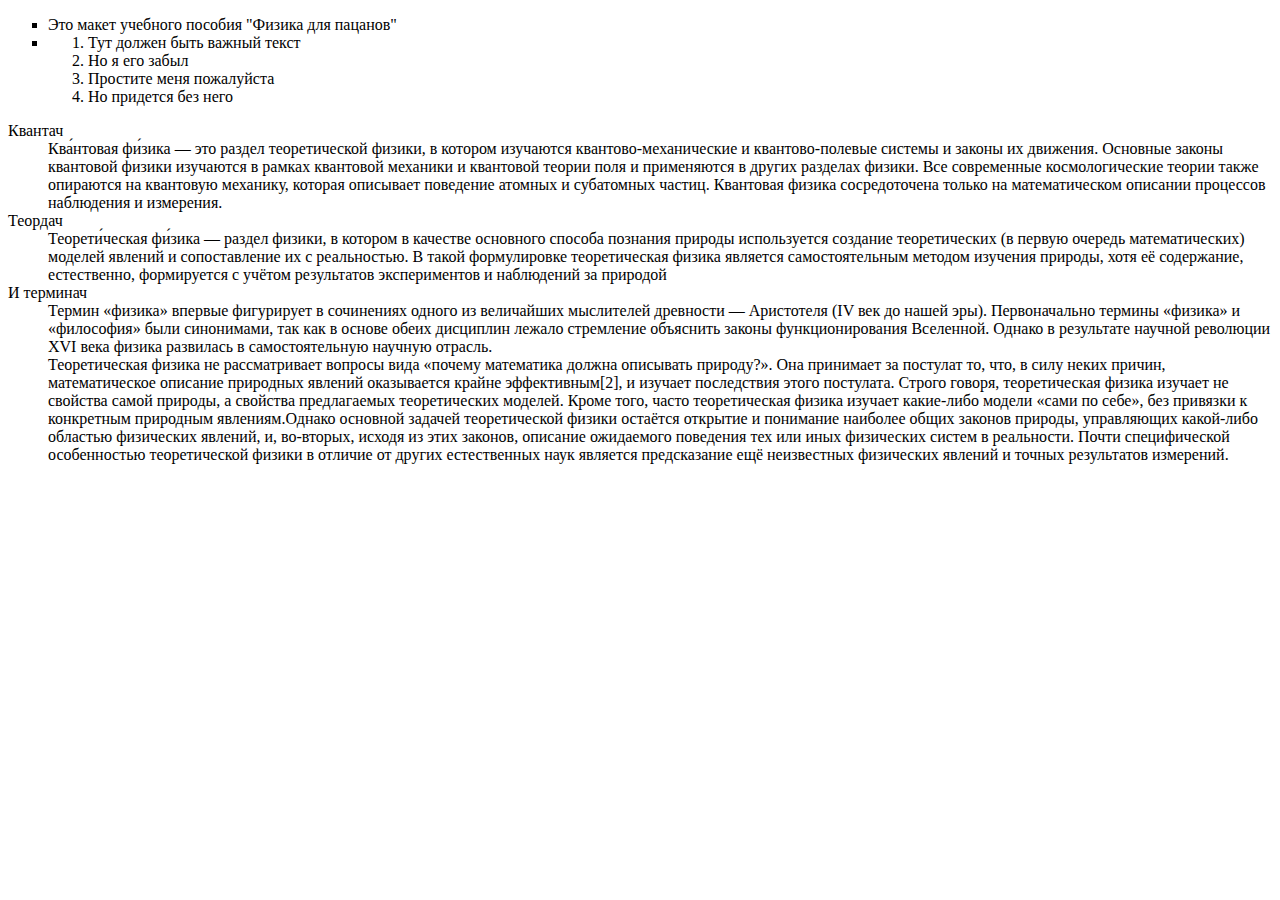
==== index.html @ 2a9fb8fd "Initial commit" ====
<!DOCTYPE html>
<!--
Политехнический колледж городского хозяйства
МДК.08.01 Проектирование и разработка интерфейсов пользователей
Лабараторная работа №1 «Форматирование документов. Ссылки и якоря. Списки»
Студент гр. ИР-19-4
Янулявичус Янис/Роман Белов
Преподаватель Левит Л.В., Л.В. Ильюшенков

Цель работы: Научиться организации списков в HTML-документах, изучить основные тэги создания списков. 
-->
<html xmlns="http://www.w3.org/1999/xhtml" xml:lang="ru" lang="ru">
<head>
<meta charset="utf-8"/>
  <title>Физика для пацанов</title>
</head>

	<body>
	<ul type="square">
	<li>Это макет учебного пособия "Физика для пацанов"</li>
		<li><ol><li>Тут должен быть важный текст</li>
		<li>Но я его забыл</li>
		<li>Простите меня пожалуйста</li>
		<li>Но придется без него</li></ol></li>
		</ul>
	<dl>
		<dt>Квантач</dt>
		<dd>Ква́нтовая фи́зика — это раздел теоретической физики, в котором изучаются квантово-механические и квантово-полевые системы и законы их движения. Основные законы квантовой физики изучаются в рамках квантовой механики и квантовой теории поля и применяются в других разделах физики. Все современные космологические теории также опираются на квантовую механику, которая описывает поведение атомных и субатомных частиц. Квантовая физика сосредоточена только на математическом описании процессов наблюдения и измерения.</dd>
		<dt>Теордач</dt>
		<dd>Теорети́ческая фи́зика — раздел физики, в котором в качестве основного способа познания природы используется создание теоретических (в первую очередь математических) моделей явлений и сопоставление их с реальностью. В такой формулировке теоретическая физика является самостоятельным методом изучения природы, хотя её содержание, естественно, формируется с учётом результатов экспериментов и наблюдений за природой</dd>
		<dt>И терминач</dt>
		<dd>Термин «физика» впервые фигурирует в сочинениях одного из величайших мыслителей древности — Аристотеля (IV век до нашей эры). Первоначально термины «физика» и «философия» были синонимами, так как в основе обеих дисциплин лежало стремление объяснить законы функционирования Вселенной. Однако в результате научной революции XVI века физика развилась в самостоятельную научную отрасль.</dd>


		<dd>Теоретическая физика не рассматривает вопросы вида «почему математика должна описывать природу?». Она принимает за постулат то, что, в силу неких причин, математическое описание природных явлений оказывается крайне эффективным[2], и изучает последствия этого постулата. Строго говоря, теоретическая физика изучает не свойства самой природы, а свойства предлагаемых теоретических моделей. Кроме того, часто теоретическая физика изучает какие-либо модели «сами по себе», без привязки к конкретным природным явлениям.Однако основной задачей теоретической физики остаётся открытие и понимание наиболее общих законов природы, управляющих какой-либо областью физических явлений, и, во-вторых, исходя из этих законов, описание ожидаемого поведения тех или иных физических систем в реальности. Почти специфической особенностью теоретической физики в отличие от других естественных наук является предсказание ещё неизвестных физических явлений и точных результатов измерений.</dd>
	</dl> 
	</body>
</html>
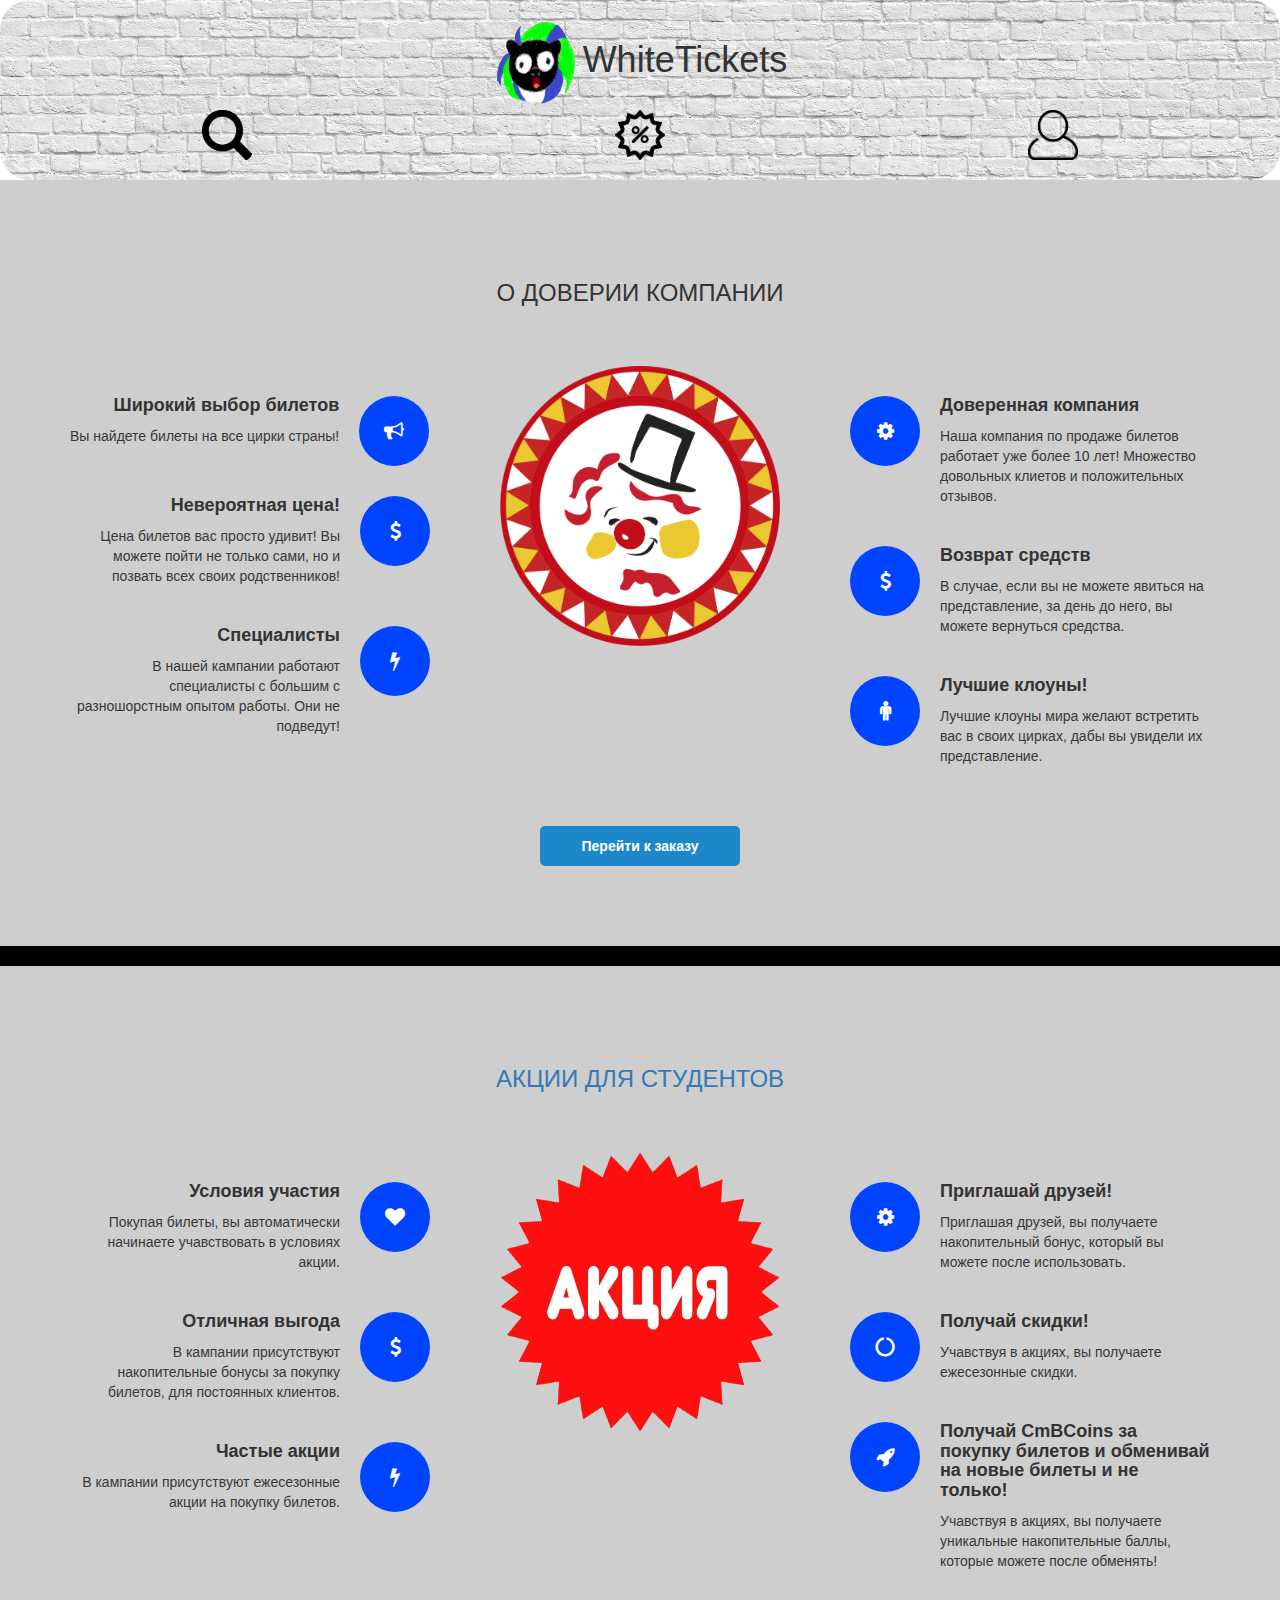
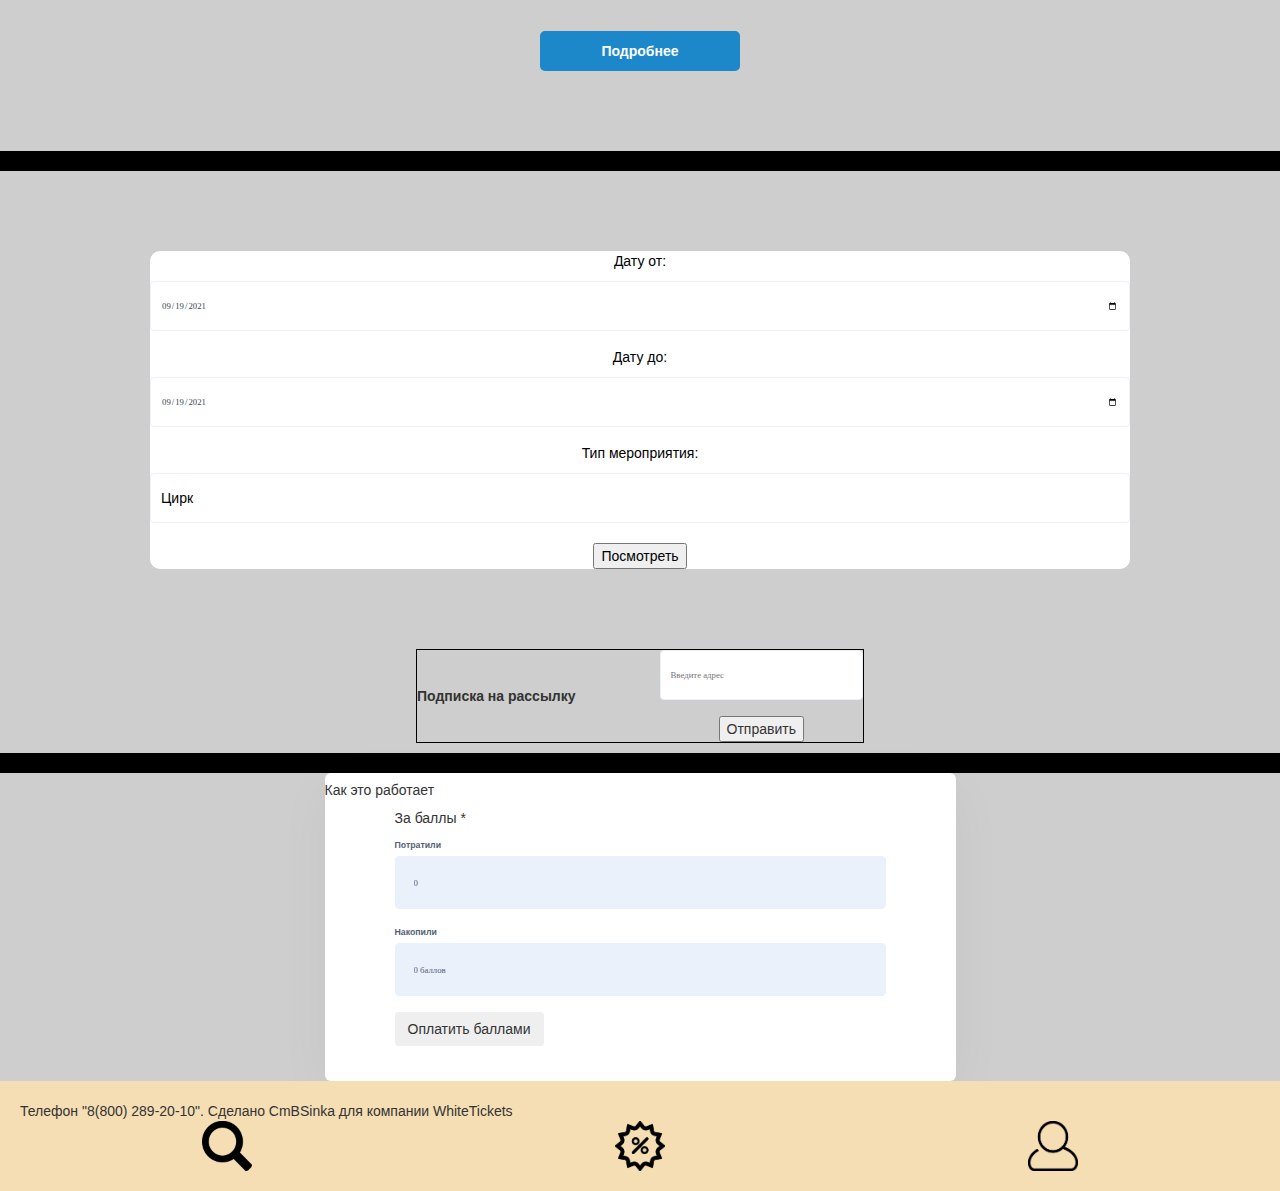
==== commit 41302860: "666-21" ====
--- a/index.html
+++ b/index.html
@@ -2,37 +2,348 @@
 <!--
 Политехнический колледж городского хозяйства
 МДК.08.01 Проектирование и разработка интерфейсов пользователей
-Лабараторная работа №1 «Форматирование документов. Ссылки и якоря. Списки»
+Работа WorldSkills
 Студент гр. ИР-19-4
-Янулявичус Янис/Роман Белов
+Янулявичус Янис
 Преподаватель Левит Л.В., Л.В. Ильюшенков
 
-Цель работы: Научиться организации списков в HTML-документах, изучить основные тэги создания списков. 
+Цель работы: Захерачить внатуре крутую работу чтобы все и я в том числе доказал я что, я такой умный да. Славам ССКМБ
 -->
 <html xmlns="http://www.w3.org/1999/xhtml" xml:lang="ru" lang="ru">
 <head>
 <meta charset="utf-8"/>
-  <title>Физика для пацанов</title>
+<link rel="stylesheet" href="master.css">
+<link href='https://fonts.googleapis.com/css?family=Open+Sans&amp;subset=latin,cyrillic' rel='stylesheet' type='text/css'>
+<link rel="stylesheet" href="https://maxcdn.bootstrapcdn.com/bootstrap/3.3.6/css/bootstrap.min.css"/>
+<link rel="stylesheet" href="https://maxcdn.bootstrapcdn.com/font-awesome/4.5.0/css/font-awesome.min.css">
+<link rel="shortcut icon" href="картинки/лого.png" type="image/x-icon">
+  <title>WhiteTickets</title>
 </head>
-
-	<body>
-	<ul type="square">
-	<li>Это макет учебного пособия "Физика для пацанов"</li>
-		<li><ol><li>Тут должен быть важный текст</li>
-		<li>Но я его забыл</li>
-		<li>Простите меня пожалуйста</li>
-		<li>Но придется без него</li></ol></li>
-		</ul>
-	<dl>
-		<dt>Квантач</dt>
-		<dd>Ква́нтовая фи́зика — это раздел теоретической физики, в котором изучаются квантово-механические и квантово-полевые системы и законы их движения. Основные законы квантовой физики изучаются в рамках квантовой механики и квантовой теории поля и применяются в других разделах физики. Все современные космологические теории также опираются на квантовую механику, которая описывает поведение атомных и субатомных частиц. Квантовая физика сосредоточена только на математическом описании процессов наблюдения и измерения.</dd>
-		<dt>Теордач</dt>
-		<dd>Теорети́ческая фи́зика — раздел физики, в котором в качестве основного способа познания природы используется создание теоретических (в первую очередь математических) моделей явлений и сопоставление их с реальностью. В такой формулировке теоретическая физика является самостоятельным методом изучения природы, хотя её содержание, естественно, формируется с учётом результатов экспериментов и наблюдений за природой</dd>
-		<dt>И терминач</dt>
-		<dd>Термин «физика» впервые фигурирует в сочинениях одного из величайших мыслителей древности — Аристотеля (IV век до нашей эры). Первоначально термины «физика» и «философия» были синонимами, так как в основе обеих дисциплин лежало стремление объяснить законы функционирования Вселенной. Однако в результате научной революции XVI века физика развилась в самостоятельную научную отрасль.</dd>
-
-
-		<dd>Теоретическая физика не рассматривает вопросы вида «почему математика должна описывать природу?». Она принимает за постулат то, что, в силу неких причин, математическое описание природных явлений оказывается крайне эффективным[2], и изучает последствия этого постулата. Строго говоря, теоретическая физика изучает не свойства самой природы, а свойства предлагаемых теоретических моделей. Кроме того, часто теоретическая физика изучает какие-либо модели «сами по себе», без привязки к конкретным природным явлениям.Однако основной задачей теоретической физики остаётся открытие и понимание наиболее общих законов природы, управляющих какой-либо областью физических явлений, и, во-вторых, исходя из этих законов, описание ожидаемого поведения тех или иных физических систем в реальности. Почти специфической особенностью теоретической физики в отличие от других естественных наук является предсказание ещё неизвестных физических явлений и точных результатов измерений.</dd>
-	</dl> 
-	</body>
-</html>
+<body>
+    <header>
+      <div class="container">
+        <a href="index.html"><img class="logo" src="картинки/лого.png" width="90" height="90"  ></a>
+      <h1 >WhiteTickets</h1> </div>
+      <div class="container2">
+        <a href="index.html#search"><img src="картинки/поиск.png" alt="поиск" width="50" height="50"  ></a>
+        <a href="index.html#Akchii"><img src="картинки/акции.png" alt="акции" width="50" height="50"  ></a>
+        <a href="login.html"><img src="картинки/жест.png" alt="жест" width="50" height="50" ></a>
+      </div>
+    </header>
+
+
+    <main>
+      <!---->
+      
+    <script src="test.js">
+    var b=document.getElementsByClassName('js-calc-spend');
+
+    b=b[0].value/3.5;
+    var n=document.getElementsByClassName('js-calc-result');
+    n[0].value=Math.round(b)+' баллов';
+    </script>
+      <section class="section-class">
+		
+        <div class="container">
+          
+          <h2>О доверии компании</h2>
+    
+          <div class="row">
+            
+            <div class="col-md-4">
+              
+              <div class="items-right">
+    
+                <div class="section-class-item">
+                  <div class="item-text text-right">
+                    <h3>Широкий выбор билетов</h3>
+                    <p>Вы найдете билеты на все цирки страны!</p>
+                  </div>
+                  <div class="item-icon text-right">
+                    <span class="icon-wrap"><i class="fa fa-bullhorn" aria-hidden="true"></i></span>
+                  </div>
+                </div>
+    
+                <div class="section-class-item">
+                  <div class="item-text text-right">
+                    <h3>Невероятная цена!</h3>
+                    <p>Цена билетов вас просто удивит! Вы можете пойти не только сами, но и позвать всех своих родственников!</p>
+                  </div>
+                  <div class="item-icon text-right">
+                    <span class="icon-wrap"><i class="fa fa-usd" aria-hidden="true"></i></span>
+                  </div>
+                </div>
+    
+                <div class="section-class-item">
+                  <div class="item-text text-right">
+                    <h3>Специалисты</h3>
+                    <p>В нашей кампании работают специалисты с большим с разношорстным опытом работы. Они не подведут!</p>
+                  </div>
+                  <div class="item-icon text-right">
+                    <span class="icon-wrap"><i class="fa fa-bolt" aria-hidden="true"></i></span>
+                  </div>
+                </div>
+    
+              </div>
+    
+            </div>
+            
+            <div class="col-md-4 col-md-push-4">
+              
+              <div class="items-left">
+    
+                <div class="section-class-item">
+                  <div class="item-icon text-left">
+                    <span class="icon-wrap"><i class="fa fa-cog" aria-hidden="true"></i></span>
+                  </div>
+                  <div class="item-text text-left">
+                    <h3>Доверенная компания</h3>
+                    <p>Наша компания по продаже билетов работает уже более 10 лет! Множество довольных клиетов и положительных отзывов.</p>
+                  </div>
+                </div>
+    
+                <div class="section-class-item">
+                  <div class="item-icon text-left">
+                    <span class="icon-wrap"><i class="fa fa-usd" aria-hidden="true"></i></span>
+                  </div>
+                  <div class="item-text text-left">
+                    <h3>Возврат средств</h3>
+                    <p>В случае, если вы не можете явиться на представление, за день до него, вы можете вернуться средства.</p>
+                  </div>
+                </div>
+    
+                <div class="section-class-item">
+                  <div class="item-icon text-left">
+                    <span class="icon-wrap"><i class="fa fa-male" aria-hidden="true"></i></span>
+                  </div>
+                  <div class="item-text text-left">
+                    <h3>Лучшие клоуны!</h3>
+                    <p>Лучшие клоуны мира желают встретить вас в своих цирках, дабы вы увидели их представление.</p>
+                  </div>
+                </div>
+    
+              </div>
+    
+            </div>
+            <!---->
+            <div class="col-md-4 col-md-pull-4">
+              
+              <div class="section-class-image text-center">
+                <img src="картинки/photo.png" alt="clown" width="280" height="280">
+              </div>
+    
+            </div>
+           <!---->
+          </div>
+    
+        </div>
+          <!---->
+          <INPUT class="button" TYPE="button" VALUE="Перейти к заказу" onClick=location.href="Order.html" >
+      </section>
+
+      <div class="delenie"></div>
+      <!---->
+      <section class="section-class">
+		
+        <div class="container">
+          
+          <h2><a id="Akchii">Акции для студентов</a></h2>
+    
+          <div class="row">
+            
+            <div class="col-md-4">
+              
+              <div class="items-right">
+    
+                <div class="section-class-item">
+                  <div class="item-text text-right">
+                    <h3>Условия участия</h3>
+                    <p>Покупая билеты, вы автоматически начинаете учавствовать в условиях акции.</p>
+                  </div>
+                  <div class="item-icon text-right">
+                    <span class="icon-wrap"><i class="fa fa-heart" aria-hidden="true"></i></span>
+                  </div>
+                </div>
+    
+                <div class="section-class-item">
+                  <div class="item-text text-right">
+                    <h3>Отличная выгода</h3>
+                    <p>В кампании присутствуют накопительные бонусы за покупку билетов, для постоянных клиентов.</p>
+                  </div>
+                  <div class="item-icon text-right">
+                    <span class="icon-wrap"><i class="fa fa-usd" aria-hidden="true"></i></span>
+                  </div>
+                </div>
+    
+                <div class="section-class-item">
+                  <div class="item-text text-right">
+                    <h3>Частые акции</h3>
+                    <p>В кампании присутствуют ежесезонные акции на покупку билетов. </p>
+                  </div>
+                  <div class="item-icon text-right">
+                    <span class="icon-wrap"><i class="fa fa-bolt" aria-hidden="true"></i></span>
+                  </div>
+                </div>
+    
+              </div>
+    
+            </div>
+            
+            <div class="col-md-4 col-md-push-4">
+              
+              <div class="items-left">
+    
+                <div class="section-class-item">
+                  <div class="item-icon text-left">
+                    <span class="icon-wrap"><i class="fa fa-cog" aria-hidden="true"></i></span>
+                  </div>
+                  <div class="item-text text-left">
+                    <h3>Приглашай друзей!</h3>
+                    <p>Приглашая друзей, вы получаете накопительный бонус, который вы можете после использовать.</p>
+                  </div>
+                </div>
+    
+                <div class="section-class-item">
+                  <div class="item-icon text-left">
+                    <span class="icon-wrap"><i class="fa fa-circle-o-notch" aria-hidden="true"></i></span>
+                  </div>
+                  <div class="item-text text-left">
+                    <h3>Получай скидки!</h3>
+                    <p>Учавствуя в акциях, вы получаете ежесезонные скидки.</p>
+                  </div>
+                </div>
+    
+                <div class="section-class-item">
+                  <div class="item-icon text-left">
+                    <span class="icon-wrap"><i class="fa fa-rocket" aria-hidden="true"></i></span>
+                  </div>
+                  <div class="item-text text-left">
+                    <h3>Получай CmBCoins за покупку билетов и обменивай на новые билеты и не только!</h3>
+                    <p>Учавствуя в акциях, вы получаете уникальные накопительные баллы, которые можете после обменять!</p>
+                  </div>
+                </div>
+    
+              </div>
+    
+            </div>
+          <!---->
+            <div class="col-md-4 col-md-pull-4">
+              
+              <div class="section-class-image text-center">
+                <img src="картинки/акцияя-removebg-preview.png" alt="акцияя-removebg-preview" width="280" height="280">
+              </div>
+    
+            </div>
+          <!---->
+          </div>
+    
+        </div>
+        <INPUT class="button" TYPE="button" VALUE="Подробнее" >
+      </section>
+      <div class="delenie"></div>
+      <a id="search"> <div class="Osnov_cv_tx_3"></a>
+        <table class="tablica12">
+          
+      <tr class="tablic"><th ></th> </tr>
+       <td >
+         <div class="Poisk">
+      
+        <div class="test-0-ai"> 
+          <p>Дату от:</p> 
+            <input type="date" name="calendar" value="2021-09-19">
+          </div>
+         
+          <div class="test-0-an"> 
+            <p>Дату до:</p>
+              <input type="date" name="calendar" value="2021-09-19">
+              </div>
+      
+          <div class="test-0-ad"> 
+          <p>Тип мероприятия:</p>
+        <SELECT name="Meropruit">
+          <option> Цирк </option>
+           <option> Цирк маленький </option>
+          <option> Цирк средний </option>
+          <option> Цирк большой </option>
+          <option> Цирк на дом </option>
+        </SELECT>
+              </div>
+      
+          <div class="test-0-ad"> 
+            <br>
+            <INPUT TYPE="submit" VALUE="Посмотреть">
+          </div>
+       </div>
+      </td> 
+      </table>
+      </div>
+      <!---->
+      <div class="Osnov_cv_tx">
+        <table class="tablica1">
+          <tbody> 
+      <tr class="tablica2" style="position : relative;">
+        <th>
+        Подписка на рассылку
+      </th>
+       <td>
+         <div class="Podpiska">
+     
+        <div class="test-0-sie"> 
+            <input placeholder="Введите адрес" type="email" NAME="Адрес" class="lox">
+          </div>
+     
+          <form class="test-0-sbs" action="index.html" method="post">
+
+            <INPUT TYPE="submit" VALUE="Отправить">
+
+            </form>
+       </div>
+      </td>
+    </tr>
+    </tbody>    
+      </table>
+      </div>
+      <div class="delenie"></div>
+      <div class="block block_how-works block_how-works_1">
+        <h5>Как это работает</h5>
+        <div class="block_how-works__frame">
+        
+          
+        <p class="lab">За баллы *</p>
+      
+        <form action="/zhopha/">
+           <div class="form-group">
+            <label class="label44">Потратили</label>
+            <input type="text" class="input m0 js-calc-spend" value="0">
+          <div class="form-group">
+            <label class="label44">Накопили</label>
+            <input type="text" class="input m0 js-calc-result" value="0 баллов" readonly="">
+          </div>
+          
+          <div class="form-group">
+            <script type="text/javascript" src="test.js">
+              function balls(){
+              var b=document.getElementsByClassName('js-calc-spend');
+              b=b[0].value/3.5;
+              var n=document.getElementsByClassName('js-calc-result');
+              n[0].value=Math.round(b)+' баллов';
+              }
+              </script>
+            <button class="btn btn_block m0" onClick='balls()'>Оплатить баллами</button>
+          </div>
+        </form>
+      
+        </div>
+      </div>
+    </main>
+
+    <footer>Телефон "8(800) 289-20-10". Сделано CmBSinka для компании WhiteTickets
+      <div class="container2">
+        
+        <a href="index.html#search"><img src="картинки/поиск.png" alt="поиск" width="50" height="50"  ></a>
+        <a href="index.html#Akchii"><img src="картинки/акции.png" alt="акции" width="50" height="50"  ></a>
+        <a href="login.html"><img src="картинки/жест.png" alt="жест" width="50" height="50" ></a>
+
+        </div>
+    </footer>
+  </body>--- a/master.css
+++ b/master.css
@@ -0,0 +1,229 @@
+
+header {
+  background: rgb(245, 239, 240);
+  padding: 2rem;
+  grid-column: 1 / 4;
+  border-radius: 30px;
+  text-align: center;
+  background-image: url(833.jpg);
+  background-position: center;
+  background-size: cover;
+}
+
+
+
+main {
+  background: #cecece;
+  min-height: auto;
+}
+
+
+
+footer {
+  background: wheat;
+  padding: 2rem;
+}
+
+body {
+  font-family: system-ui, sans-serif;
+}
+
+h1 {
+  font-size: 30px;
+}
+.container{
+  display: flex;
+  flex-direction: row;
+  flex-wrap: wrap;
+  justify-content: center;
+}
+.container2{
+  display: flex;
+  flex-direction: row;
+  flex-wrap: wrap;
+  justify-content: space-around;
+  align-items: flex-start;
+}
+.text-right {
+  text-align: right; }
+
+.text-left {
+  text-align: left; }
+
+.text-center {
+  text-align: center; }
+
+.section-class {
+  background-color: #cecece;
+  padding: 80px 0; }
+  .section-class h2 {
+    text-align: center;
+    text-transform: uppercase;
+    font-size: 24px;
+    margin-bottom: 60px; }
+
+.section-class-item {
+  margin-bottom: 30px; }
+  .section-class-item .icon-wrap {
+    width: 70px;
+    height: 70px;
+    line-height: 70px;
+    text-align: center;
+    background-color: rgb(0, 68, 255);
+    display: inline-block;
+    border-radius: 10em;
+    font-size: 20px;
+    color: rgb(255, 255, 255); }
+  .section-class-item h3 {
+    margin-top: 0;
+    font-size: 18px;
+    font-weight: bold; }
+  .section-class-item p {
+    color: #383838; }
+
+.items-right .item-icon {
+  padding-left: 20px; }
+
+.items-right,
+.items-left {
+  margin-top: 30px; }
+
+.item-text,
+.item-icon {
+  display: table-cell;
+  vertical-align: top; }
+
+.items-left .item-icon {
+  padding-right: 20px; }
+
+  .delenie {
+    background: black;
+    height: 20px;
+  }
+  .Osnov_cv_tx{
+    
+    display:flex;
+    justify-content: center;
+
+  }
+.lox{
+  width: 100%
+}
+.tablica1, .tablica2{
+  width: 35%;    
+  border: 1px black solid;
+  margin-bottom: 10px;
+  
+}
+
+td, th {
+  padding: 3px;
+  text-align: center;
+}
+.Osnov_cv_tx_3{
+  padding: 80px;
+  display: flex;
+  justify-content: center;
+  left: 0px;
+  top: 0px;
+  right: 0px;
+  bottom: 0px;
+  color: rgb(255, 0, 0);/*Цвет текста*/
+  font-family: sans-serif;/*Шрифт*/
+  /*opacity: 0.6;*/
+  }
+
+
+
+.tablica12
+{
+color: rgb(0, 0, 0);
+backGround: #ffffff;
+border-radius: 10px;
+position: relative;
+z-index: 1;
+/*opacity: 0.6;*/
+width: 70em;
+}
+.button {
+  display: block;
+  width: 200px;
+  padding: 10px;
+  margin: 20px auto 0;
+  border: none;
+  border-radius: 5px; 
+  background: #1c87c9; 
+  font-size: 14px;
+  font-weight: 600;
+  color: #fff;
+  }
+  button:hover {
+  background: #095484;
+  }
+  .block_how-works_1 {
+    box-shadow: 0px 13px 57px 0px rgba(24, 24, 24, .04);
+    max-width: none;
+    margin: 0;
+    margin-bottom: 40px;
+    padding-bottom: 20px;
+  }
+  .block_how-works {
+    min-height: 265px;
+    background: #fff;
+    max-width: 631px;
+    display: block;
+    margin: 0 auto;
+    border-radius: 6px;
+    overflow: hidden;
+  }
+  .block_how-works_1 .block_how-works__frame {
+    margin-left: 70px;
+    margin-right: 70px;
+  }
+  .block_how-works__frame {
+    margin: 0 50px;
+    position: relative;
+  }
+  label, .label44 {
+    display: block;
+    position: relative;
+    margin-bottom: 3px;
+    font-size: 14px;
+    font-size: 0.875rem;
+    line-height: 24px;
+    line-height: 1.5rem;
+    color: #546276;
+    text-align: left;
+  }
+  input[type="color"].input, input[type="color"].area, input[type="date"].input, input[type="date"].area, input[type="datetime"].input, input[type="datetime"].area, input[type="datetime-local"].input, input[type="datetime-local"].area, input[type="email"].input, input[type="email"].area, input[type="month"].input, input[type="month"].area, input[type="number"].input, input[type="number"].area, input[type="password"].input, input[type="password"].area, input[type="search"].input, input[type="search"].area, input[type="tel"].input, input[type="tel"].area, input[type="text"].input, input[type="text"].area, input[type="time"].input, input[type="time"].area, input[type="url"].input, input[type="url"].area, input[type="week"].input, input[type="week"].area, input:not([type]).input, input:not([type]).area, textarea.input, textarea.area, select.input, select.area {
+    background-color: #eaf1fa;
+    border-color: #eaf1fa;
+    color: #546276;
+    height: 53px;
+    padding: 0px 18px;
+    font-size: 14px;
+    font-size: 0.875rem;
+  }
+  input[type="color"], input[type="date"], input[type="datetime"], input[type="datetime-local"], input[type="email"], input[type="month"], input[type="number"], input[type="password"], input[type="search"], input[type="tel"], input[type="text"], input[type="time"], input[type="url"], input[type="week"], input:not([type]), textarea, select {
+    border: 1px solid transparent;
+    display: block;
+    position: relative;
+    width: 100%;
+    margin: 0 0 16px 0;
+    padding: 0;
+    vertical-align: top;
+    outline: none;
+    zoom: 1;
+    transition: all 200ms ease;
+    font-family: 'SF UI Text';
+    font-weight: 500;
+    border-radius: 4px;
+    -webkit-appearance: none;
+    background-color: #fff;
+    border-color: #eaf1fa;
+    color: #36495c;
+    height: 50px;
+    padding: 5px 10px;
+    font-size: 14px;
+    font-size: 0.875rem;
+  }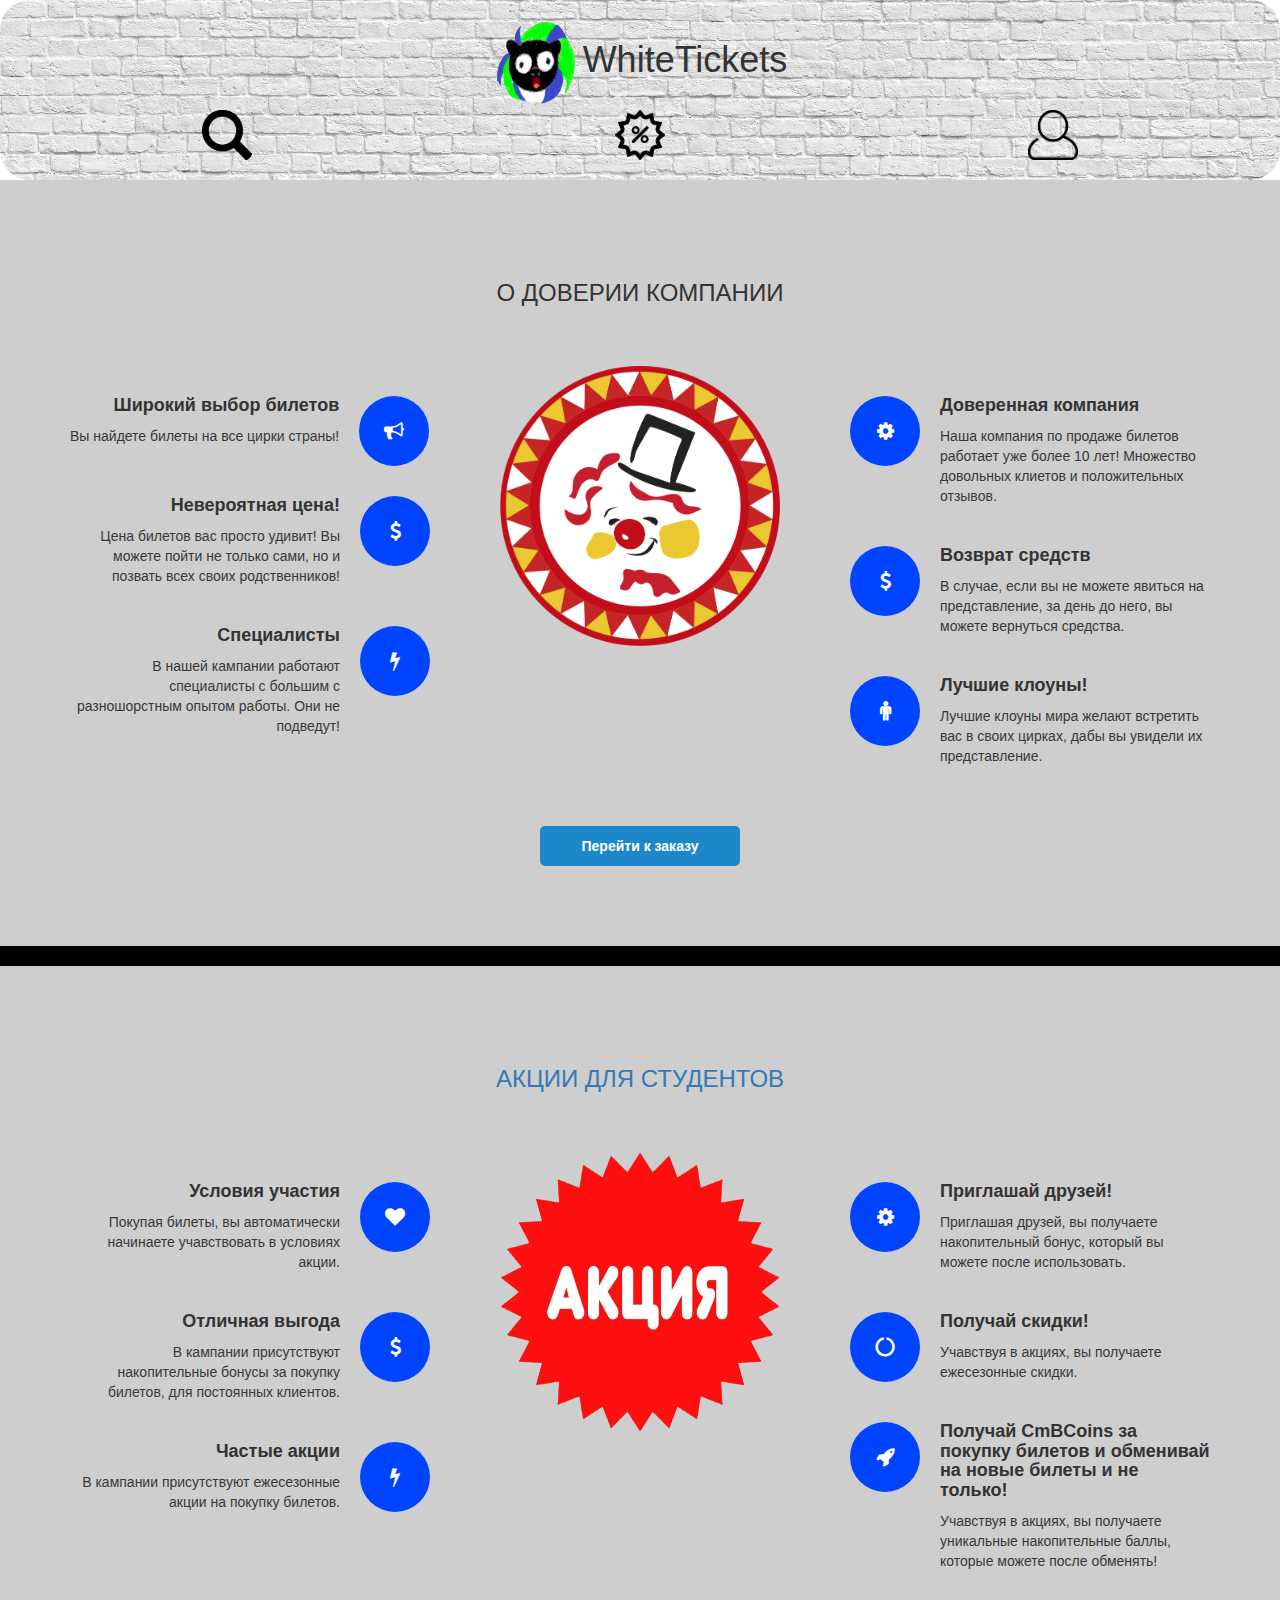
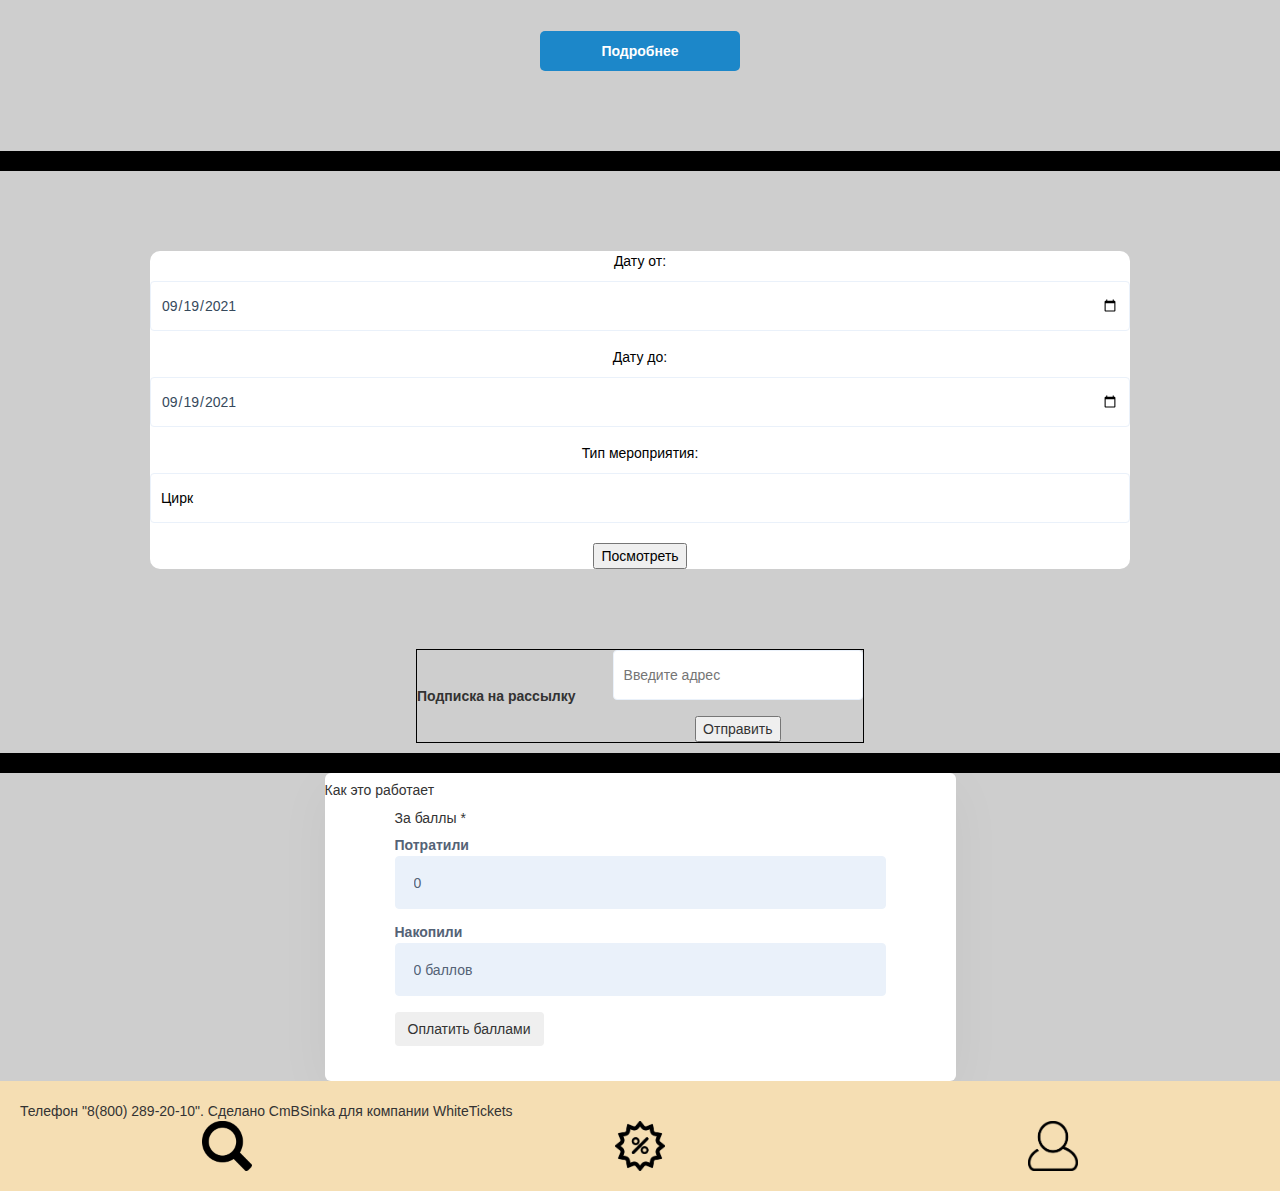
==== commit 0c62e97a: "asd" ====
--- a/index.html
+++ b/index.html
@@ -335,6 +335,7 @@
       
         </div>
       </div>
+      
     </main>
 
     <footer>Телефон "8(800) 289-20-10". Сделано CmBSinka для компании WhiteTickets
--- a/master.css
+++ b/master.css
@@ -188,8 +188,6 @@
     display: block;
     position: relative;
     margin-bottom: 3px;
-    font-size: 14px;
-    font-size: 0.875rem;
     line-height: 24px;
     line-height: 1.5rem;
     color: #546276;
@@ -201,8 +199,6 @@
     color: #546276;
     height: 53px;
     padding: 0px 18px;
-    font-size: 14px;
-    font-size: 0.875rem;
   }
   input[type="color"], input[type="date"], input[type="datetime"], input[type="datetime-local"], input[type="email"], input[type="month"], input[type="number"], input[type="password"], input[type="search"], input[type="tel"], input[type="text"], input[type="time"], input[type="url"], input[type="week"], input:not([type]), textarea, select {
     border: 1px solid transparent;
@@ -215,7 +211,6 @@
     outline: none;
     zoom: 1;
     transition: all 200ms ease;
-    font-family: 'SF UI Text';
     font-weight: 500;
     border-radius: 4px;
     -webkit-appearance: none;
@@ -224,6 +219,4 @@
     color: #36495c;
     height: 50px;
     padding: 5px 10px;
-    font-size: 14px;
-    font-size: 0.875rem;
   }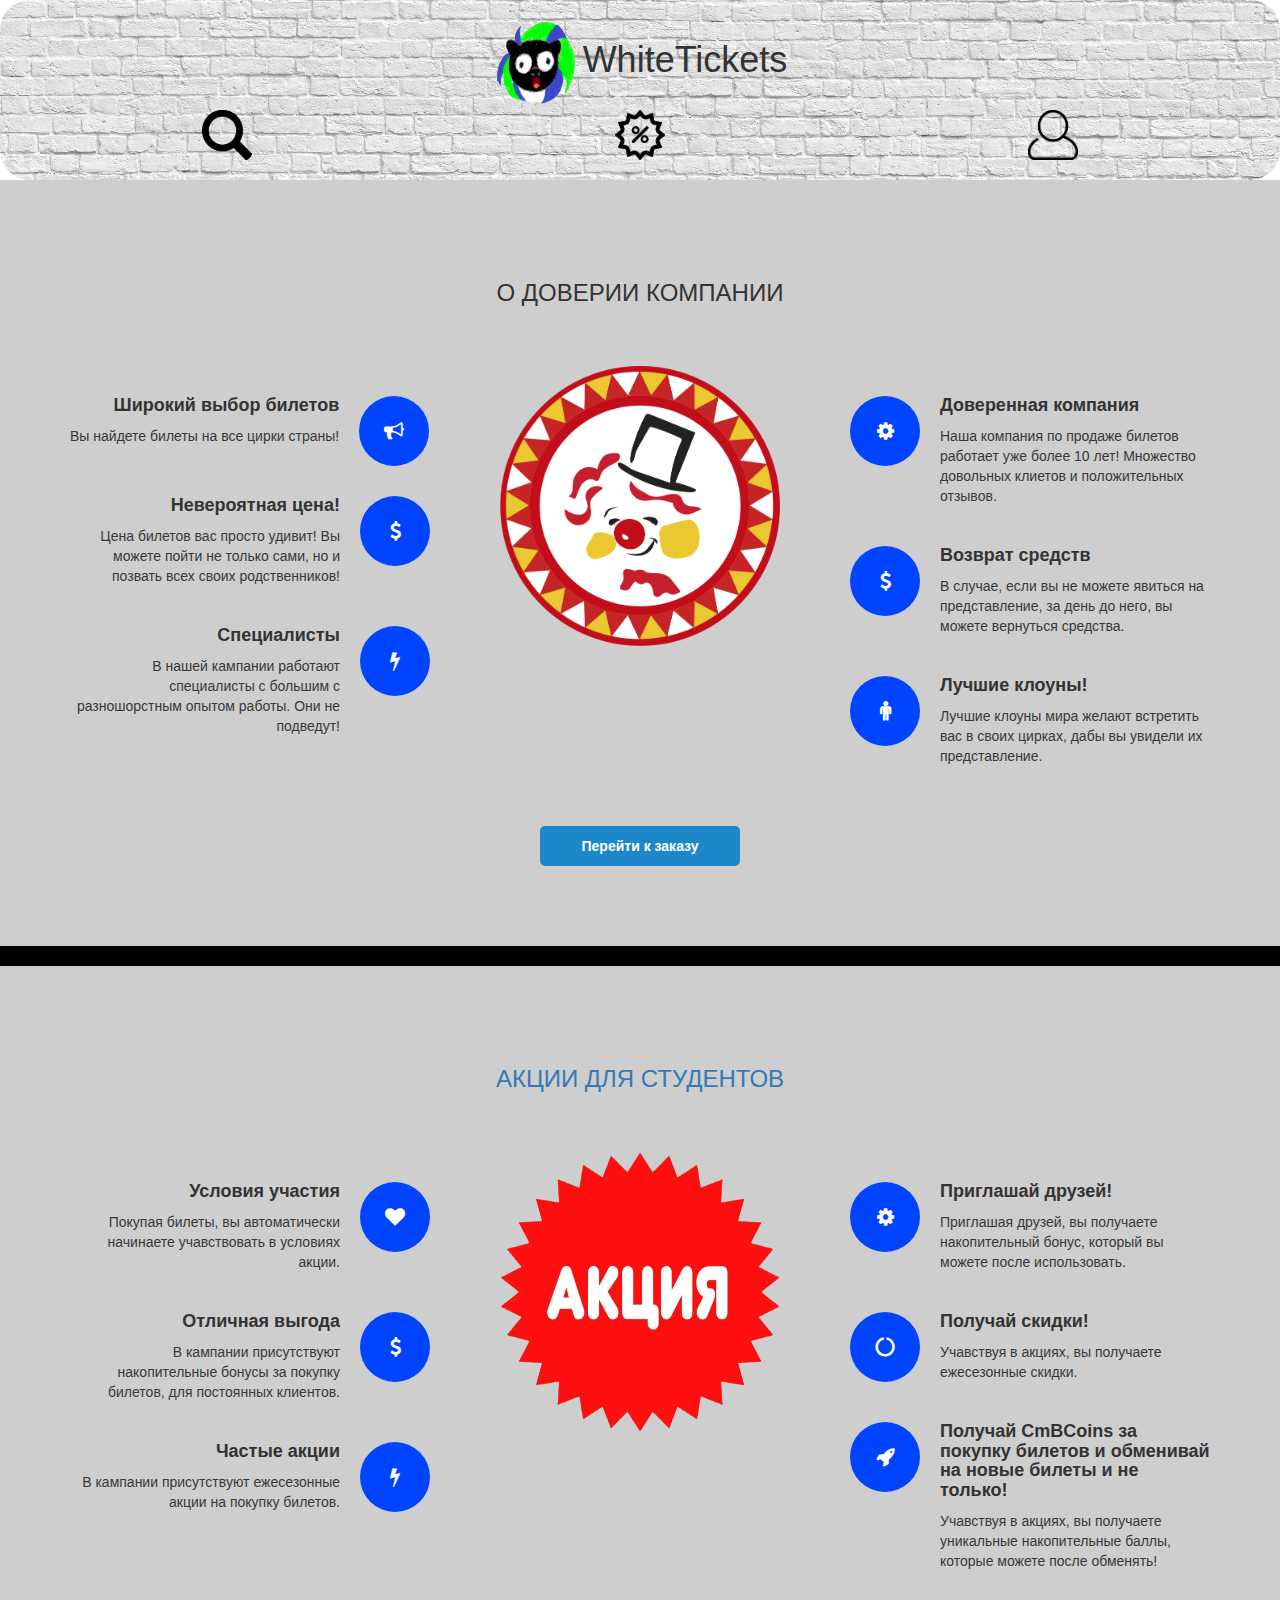
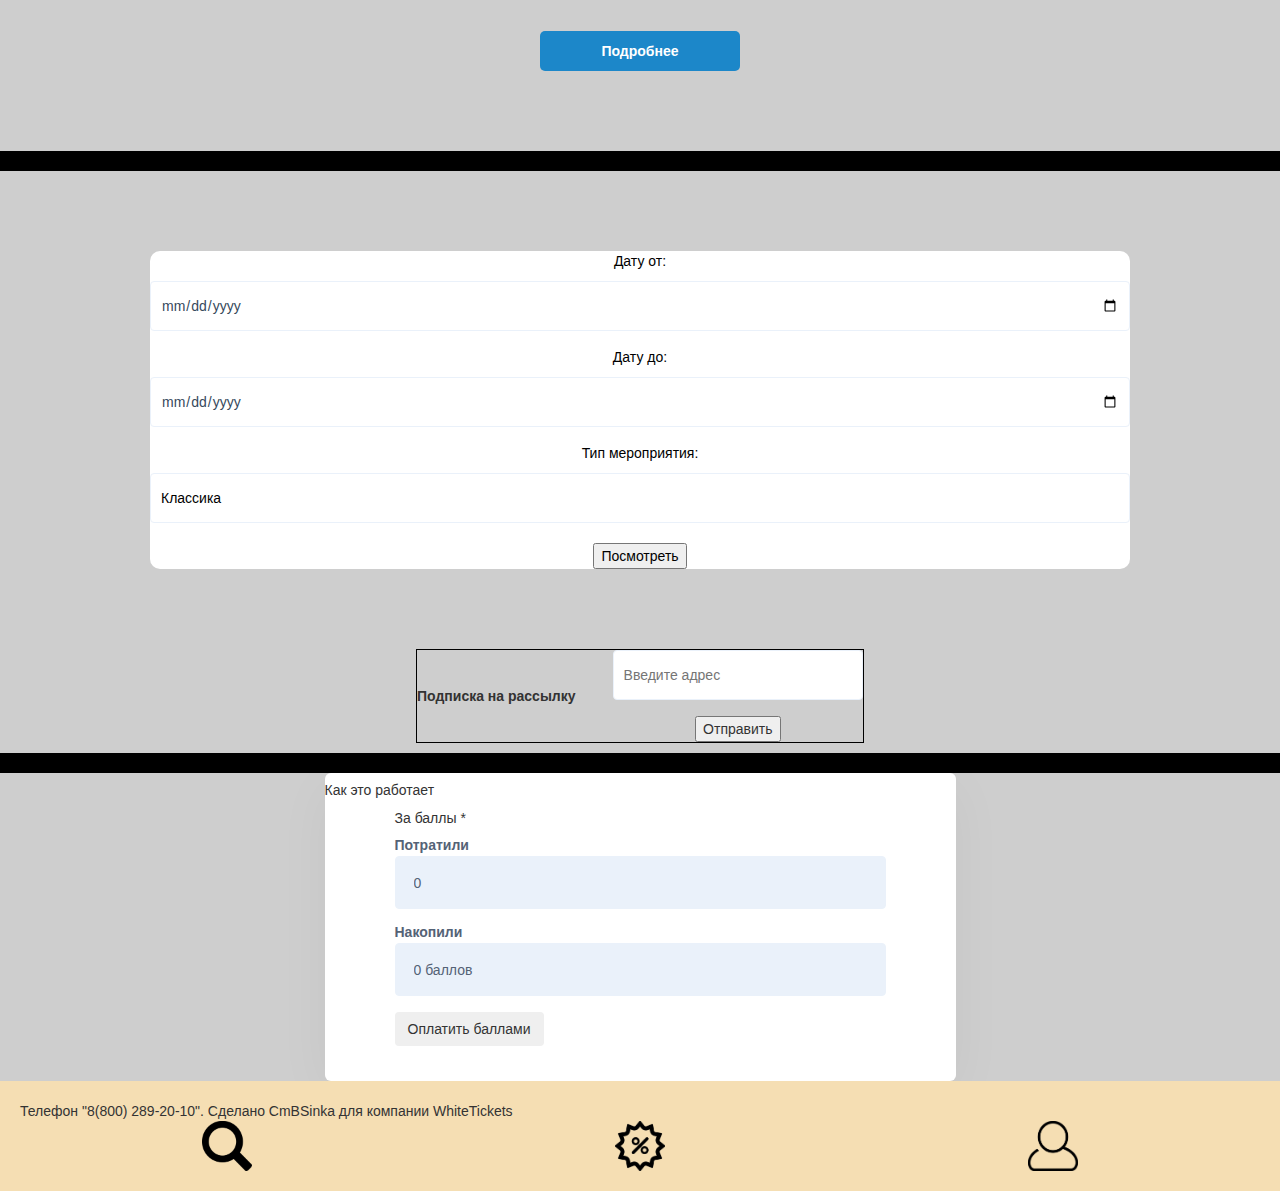
==== commit b96e08aa: "dfdfs" ====
--- a/index.html
+++ b/index.html
@@ -13,6 +13,7 @@
 <head>
 <meta charset="utf-8"/>
 <link rel="stylesheet" href="master.css">
+<script src='indexActive.js'></script>
 <link href='https://fonts.googleapis.com/css?family=Open+Sans&amp;subset=latin,cyrillic' rel='stylesheet' type='text/css'>
 <link rel="stylesheet" href="https://maxcdn.bootstrapcdn.com/bootstrap/3.3.6/css/bootstrap.min.css"/>
 <link rel="stylesheet" href="https://maxcdn.bootstrapcdn.com/font-awesome/4.5.0/css/font-awesome.min.css">
@@ -42,7 +43,7 @@
     var n=document.getElementsByClassName('js-calc-result');
     n[0].value=Math.round(b)+' баллов';
     </script>
-      <section class="section-class">
+      <section class="section-class" id="profile">
 		
         <div class="container">
           
@@ -143,7 +144,7 @@
 
       <div class="delenie"></div>
       <!---->
-      <section class="section-class">
+      <section class="section-class" id="profile2">
 		
         <div class="container">
           
@@ -242,7 +243,7 @@
       </section>
       <div class="delenie"></div>
       <a id="search"> <div class="Osnov_cv_tx_3"></a>
-        <table class="tablica12">
+        <table class="tablica12" id = "proflie4">
           
       <tr class="tablic"><th ></th> </tr>
        <td >
@@ -250,35 +251,56 @@
       
         <div class="test-0-ai"> 
           <p>Дату от:</p> 
-            <input type="date" name="calendar" value="2021-09-19">
+            <input type="date" name="calendar" id = "data1">
           </div>
          
           <div class="test-0-an"> 
             <p>Дату до:</p>
-              <input type="date" name="calendar" value="2021-09-19">
+              <input type="date" name="calendar" id = "data2">
               </div>
       
           <div class="test-0-ad"> 
           <p>Тип мероприятия:</p>
-        <SELECT name="Meropruit">
-          <option> Цирк </option>
-           <option> Цирк маленький </option>
-          <option> Цирк средний </option>
-          <option> Цирк большой </option>
-          <option> Цирк на дом </option>
+        <SELECT name="Meropruit" id="type">
+          <option> Классика </option>
+           <option> Рок </option>
+          <option> Джаз </option>
+          <option> Фолк </option>
+          <option> Другое </option>
         </SELECT>
               </div>
       
           <div class="test-0-ad"> 
             <br>
-            <INPUT TYPE="submit" VALUE="Посмотреть">
+            <input type="button" class="button1" value="Посмотреть" onclick="login()">
           </div>
        </div>
       </td> 
       </table>
       </div>
+
+      <div class='ebala' id="ebala">
+        <section>
+            <h1>Результаты поиска</h1>
+            <div class="colomn_align">
+                <div class="row_align">
+                    <p class="color_blue row_item">Название:</p>
+                    <p class="test-3-name color_white row_item"></p>
+                    <p class="color_blue row_item">Код:</p>
+                    <p class="test-3-last color_white row_item"></p>
+                    <p class="color_blue row_item">Дата: </p>
+                    <p class="test-3-num color_white row_item"></p>
+                    <input type="button" class="button1" value="Выход" onclick="exit()">
+                </div>
+                <div class="row_align" id="concert">
+  
+                </div>
+            </div>
+        </section>
+    </div>
+
       <!---->
-      <div class="Osnov_cv_tx">
+      <div class="Osnov_cv_tx" id = "profile4">
         <table class="tablica1">
           <tbody> 
       <tr class="tablica2" style="position : relative;">
@@ -304,7 +326,7 @@
       </table>
       </div>
       <div class="delenie"></div>
-      <div class="block block_how-works block_how-works_1">
+      <div class="block block_how-works block_how-works_1" id = "profile3">
         <h5>Как это работает</h5>
         <div class="block_how-works__frame">
         
--- a/master.css
+++ b/master.css
@@ -1,4 +1,17 @@
 
+ .ebala{
+  display: none;
+  color: rgb(0, 0, 0);
+backGround: #ffffff;
+border-radius: 10px;
+position: relative;
+z-index: 1;
+width: 70%;
+bottom: 30px;
+justify-content: center;
+margin: auto;
+flex-wrap: wrap;
+}
 header {
   background: rgb(245, 239, 240);
   padding: 2rem;
@@ -219,4 +232,4 @@
     color: #36495c;
     height: 50px;
     padding: 5px 10px;
-  }+  }
